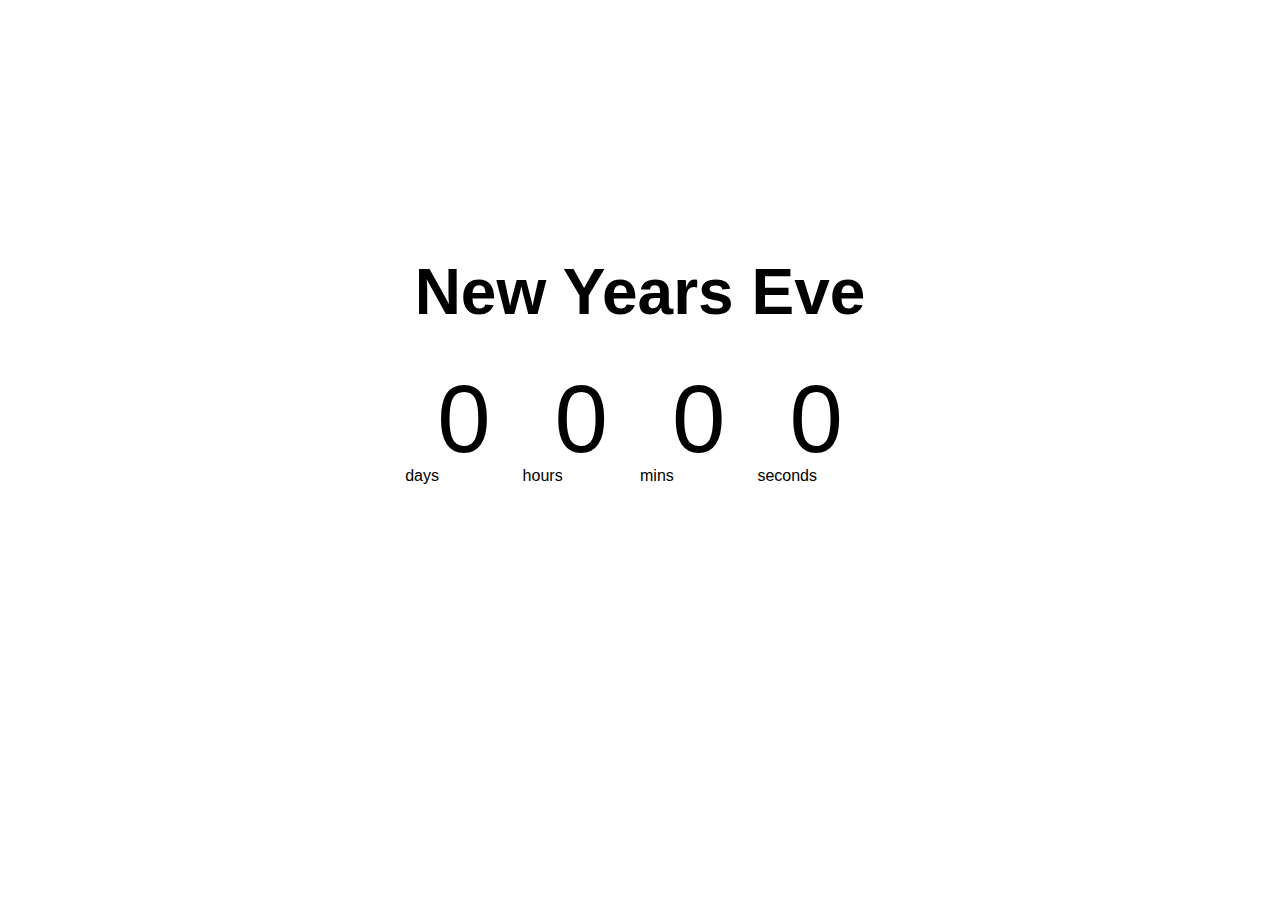
==== countdown-timer/index.html @ b0c75af0 "first commit" ====
<!DOCTYPE html>
<html lang="en">

<head>
    <meta charset="UTF-8">
    <meta http-equiv="X-UA-Compatible" content="IE=edge">
    <meta name="viewport" content="width=device-width, initial-scale=1.0">
    <title>Countdown Timer</title>
    <link rel="stylesheet" href="style.css">
    <script src="script.js" defer></script>
</head>

<body>
    <h1>New Years Eve</h1>
    <div class="countdown-container">
        <div class="days-c">
            <p class="big-text" id="days">0
            </p>
            <span>days</span>
        </div>
        <div class="hours-c">
            <p class="big-text" id="hours">0
            </p>
            <span>hours</span>
        </div>
        <div class="mins-c">
            <p class="big-text" id="mins">0
            </p>
            <span>mins</span>
        </div>
        <div class="seconds-c">
            <p class="big-text" id="seconds">0
            </p>
            <span>seconds</span>
        </div>
    </div>
</body>

</html>
---- countdown-timer/style.css ----
* {
    box-sizing: border-box;
}

body {
    background-image: url("./snow.jpg");
    background-size: cover;
    background-position: center center;
    display: flex;
    flex-direction: column;
    align-items: center;
    justify-content: center;
    min-height: 100vh;
    font-family: "Poppins", sans-serif;
    margin: 0;
}

h1 {
    font-size: 4rem;
    margin-top: -10rem;
}

.countdown-container {
    display: flex;
}

.big-text {
    font-size: 6rem;
    line-height: 1;
    margin: 0 2rem
}
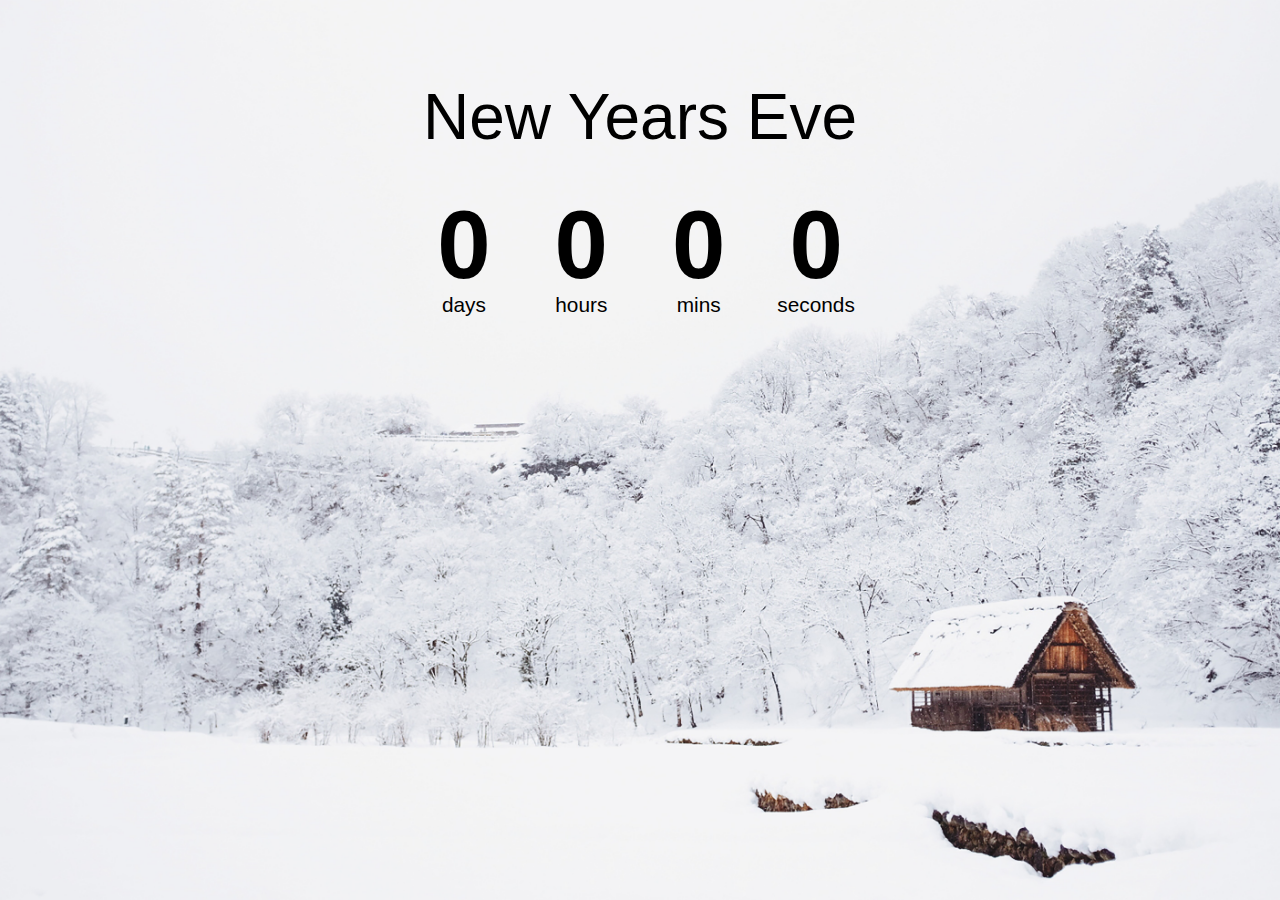
==== commit 8040e694: "added img, styles design" ====
--- a/countdown-timer/index.html
+++ b/countdown-timer/index.html
@@ -13,22 +13,22 @@
 <body>
     <h1>New Years Eve</h1>
     <div class="countdown-container">
-        <div class="days-c">
+        <div class="countdown-el days-c">
             <p class="big-text" id="days">0
             </p>
             <span>days</span>
         </div>
-        <div class="hours-c">
+        <div class="countdown-el hours-c">
             <p class="big-text" id="hours">0
             </p>
             <span>hours</span>
         </div>
-        <div class="mins-c">
+        <div class="countdown-el mins-c">
             <p class="big-text" id="mins">0
             </p>
             <span>mins</span>
         </div>
-        <div class="seconds-c">
+        <div class="countdown-el seconds-c">
             <p class="big-text" id="seconds">0
             </p>
             <span>seconds</span>
--- a/countdown-timer/style.css
+++ b/countdown-timer/style.css
@@ -3,21 +3,21 @@
 }
 
 body {
-    background-image: url("./snow.jpg");
+    background-image: url("./img/snow.jpg");
     background-size: cover;
     background-position: center center;
     display: flex;
     flex-direction: column;
     align-items: center;
-    justify-content: center;
     min-height: 100vh;
     font-family: "Poppins", sans-serif;
     margin: 0;
 }
 
 h1 {
+    font-weight: normal;
     font-size: 4rem;
-    margin-top: -10rem;
+    margin-top: 5rem;
 }
 
 .countdown-container {
@@ -25,7 +25,16 @@
 }
 
 .big-text {
+    font-weight: bold;
     font-size: 6rem;
     line-height: 1;
     margin: 0 2rem
+}
+
+.countdown-el {
+    text-align: center;
+}
+
+.countdown-el span {
+    font-size: 1.3rem;
 }